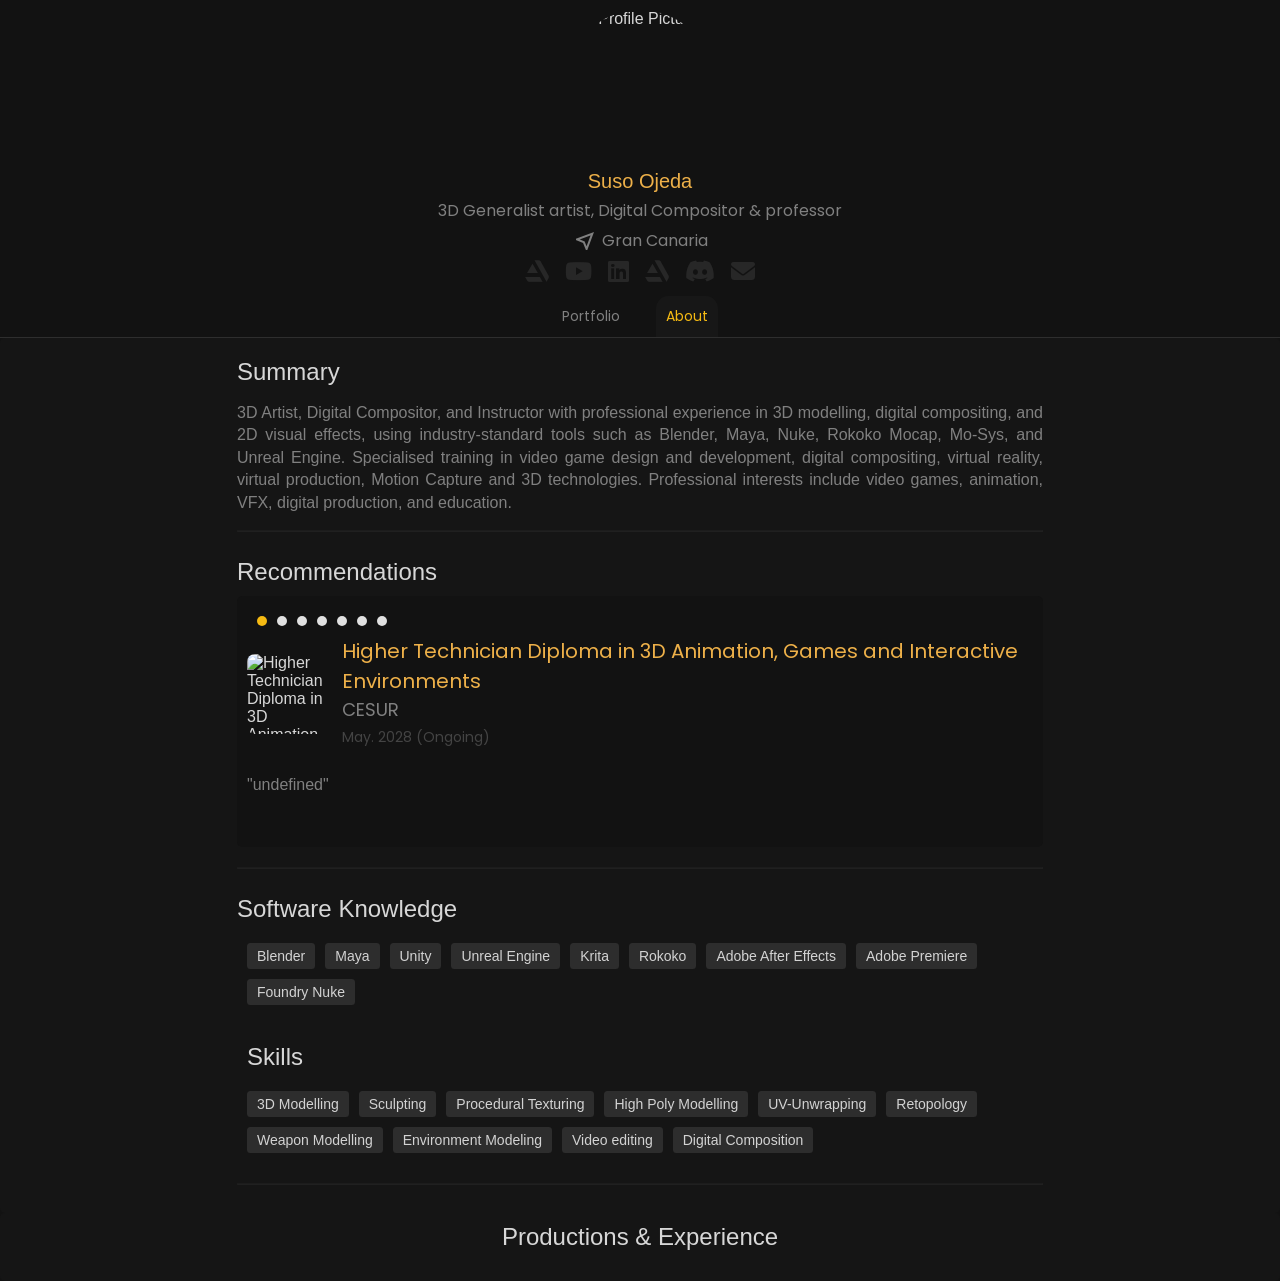
==== about.html @ 6f43a722 "Add files via upload" ====
<!DOCTYPE html>
<html lang="en">
  <head>
    <meta charset="UTF-8" />
    <meta name="viewport" content="width=device-width, initial-scale=1.0" />
    <title>Suso Ojeda About</title>
    <link rel="stylesheet" href="../CSS/aboutstyle.css" />
    <link rel="stylesheet" href="../CSS/userinformationstyle.css" />
    <link rel="stylesheet" href="../CSS/softwareskillsstyle.css" />
    <link rel="stylesheet" href="../CSS/recommendationsstyle.css" />
    <link rel="stylesheet" href="../CSS/productionsstyle.css" />
    <link
      rel="stylesheet"
      href="https://fonts.googleapis.com/css2?family=Material+Symbols+Outlined:opsz,wght,FILL,GRAD@24,400,0,0"
    />
    <link
      href="https://fonts.googleapis.com/css2?family=Poppins:wght@400;700&display=swap"
      rel="stylesheet"
    />
    <link
      rel="stylesheet"
      href="https://cdnjs.cloudflare.com/ajax/libs/font-awesome/6.4.2/css/all.min.css"
    />
    <link rel="icon" href="../../Resources/favicon/pilfav.png" type="image/png"/>
  </head>
  <body>
    <div class="top-container">
      <!-- Placeholder div where user information will dynamically be added -->
      <div class="user-info-panel">
        <!-- User information will be injected here by JS -->
        <div class="navigation-buttons">
          <a href="index.html" class="nav-button">Portfolio</a>
          <a href="about.html" class="nav-button">About</a>
        </div>
      </div>
    </div>
    <div class="bottom-container">
      <div class="horizontal-container">
        <h1 class="panel-title">Summary</h1>
        <div class="summary-panel">
          <p><!-- Summary will be dynamically inserted here --></p>
        </div>
        <hr />
        &nbsp; &nbsp; &nbsp;
        <h1 class="panel-title">Recommendations</h1>
        <div class="recommendations-panel">
          <div class="recommendation-content">
            <!-- Recommendations get inserted here -->
            <div class="recommendation-dots" id="recommendation-dots"></div>
          </div>
        </div>
        <hr />
        &nbsp; &nbsp; &nbsp;
        <h1 class="panel-title">Software Knowledge</h1>
        <div class="skills-panel">
          <div class="software-tag-container">
            <!-- Software tags will be dynamically inserted here -->
          </div>

          &nbsp; &nbsp; &nbsp;
          <h1 class="panel-title">Skills</h1>
          <div class="software-tag-container">
            <!-- Skills tags will be dynamically inserted here -->
          </div>
        </div>
        <hr />
      </div>
    </div>

    <div class="productions-panel">
      <div class="productions-subpanels">
        <h1 class="panel-title">Productions & Experience</h1>
        <!-- Production cards will be added here -->
      </div>
    </div>
    <script src="../JS/summary.js"></script>
    <script src="../JS/skills.js"></script>
    <script src="../JS/userinformation.js"></script>
    <script src="../JS/recommendations.js"></script>
    <script src="../JS/productions.js"></script>
    <script>
      // JavaScript to add 'active' class to the current page's navigation button
      document.addEventListener("DOMContentLoaded", function () {
        const currentPath = window.location.pathname.split("/").pop();
        const navButtons = document.querySelectorAll(".nav-button");
        navButtons.forEach((button) => {
          if (button.getAttribute("href") === currentPath) {
            button.classList.add("active");
          }
        });
      });
    </script>
  </body>
</html>
---- CSS/aboutstyle.css ----
/* Basic reset for margin and padding */
html, body {
    margin: 0;
    padding: 0;
    width: 100%;
    height: 100%;
    box-sizing: border-box;
}

*, *::before, *::after {
    box-sizing: inherit;
}

body {
    font-family: Montserrat, sans-serif;
    background-color: #121212;
    color: #d7d7d7;
    display: flex;
    flex-direction: column;
    height: 100vh; /* Full viewport height */
    overflow: auto; /* Enable scrolling for the whole body */
}

/* Hide scrollbar for Chrome, Safari and Opera */
html::-webkit-scrollbar {
    display: none;
}

/* Hide scrollbar for IE and Edge */
html {
    -ms-overflow-style: none;  /* IE and Edge */
}

body {
    overflow-y: scroll; /* Allows vertical scrolling */
}

h1 {
    font-size: 20px;
    margin: 0;
    margin-bottom: 5px;
    color: white;
    -webkit-user-select: none; /* Safari */
    user-select: none;
    font-weight: 400;
    text-align: left; /* Ensure all h1 elements are aligned to the left */
}

h2 {
    font-size: 16px;
    margin: 0;
    color: grey;
    font-family: 'Poppins', sans-serif;
    font-weight: 400;
    -webkit-user-select: none; /* Safari */
    user-select: none;
}

.top-container {
    flex: 0 0 auto; /* Adjust the height as needed */
    display: flex;
    flex-direction: column-reverse;
    justify-content: flex-end;
    align-items: center;
    padding-top: 10px;
    border-bottom: 1px solid #2e2e2e;
}

hr {
    opacity: .05;
}

.bottom-container {
    flex: 1; /* Take up remaining space */
    display: flex;
    flex-direction: column;
    align-items: center;
    padding: 20px;
    background-color: #151515;
    width: 100%;
    gap: 10px;
    border-radius: 5px;
}

.horizontal-container {
    width: 65%; /* Adjust the width as needed */
    margin: auto;
}

.panel-title {
    font-size: 24px;
    margin-bottom: 10px;
    color: #d7d7d7;
    text-align: left; /* Align panel titles to the left */
}

p {
    font-size: 16px;
    line-height: 1.4;
    color: grey;
}

.summary-panel p {
    text-align: justify;
}

.navigation-buttons {
    display: flex;
    gap: 1rem;
    justify-content: center; /* Ensure buttons are centered */
    padding-bottom: 0; /* No padding at the bottom */
}

.nav-button {
    background-color: inherit;
    border: none;
    color: grey;
    font-family: 'Poppins', sans-serif;
    text-decoration: none;
    cursor: pointer;
    padding: 10px;
    margin-right: 10px;
    font-size: 14px;
    border-radius: .9em .9em 0 0;
    transition: ease 0.5s;
}

.nav-button.active, .nav-button:hover {
    background-color: #171717;
    color: #f5ba13;
}

@media (max-width: 600px) {
    body {
        font-size: 14px; /* Adjust the base font size for better readability on small screens */
    }

    h1 {
        font-size: 18px; /* Smaller font size for headings on mobile */
        text-align: center; /* Center align headings for better presentation on mobile */
    }

    h2 {
        font-size: 14px; /* Smaller font size for subheadings on mobile */
        text-align: center; /* Center align subheadings for better presentation on mobile */
    }

    .top-container {
        padding-top: 10px;
        border-bottom: 1px solid #2e2e2e;
    }

    .bottom-container {
        padding: 10px; /* Reduce padding for better fit on mobile */
        gap: 5px; /* Reduce gap for better fit on mobile */
    }

    .horizontal-container {
        width: 90%; /* Increase width to better fit mobile screens */
        margin: 0 5%; /* Center the container */
    }

    .panel-title {
        font-size: 20px; /* Adjust font size for panel titles on mobile */
        text-align: center; /* Center align panel titles for better presentation on mobile */
    }

    p {
        font-size: 14px; /* Adjust font size for paragraphs on mobile */
        line-height: 1.6; /* Increase line height for better readability on mobile */
    }

    .navigation-buttons {
        flex-direction: row; /* Stack navigation buttons vertically on mobile */
        gap: 0.5rem; /* Adjust gap for better spacing on mobile */
    }

    .nav-button {
        font-size: 12px; /* Adjust font size for navigation buttons on mobile */
        padding: 8px; /* Reduce padding for better fit on mobile */
        margin-right: 0; /* Remove margin for better fit on mobile */
        border-radius: .5em .5em 0 0; /* Adjust border radius for better look on mobile */
    }
}
---- CSS/userinformationstyle.css ----
/* User Information Styles */
.user-info-container {
  display: flex;
  justify-content: center;
  align-items: center;
  width: 100%;
}

.user-info-panel {
  border-radius: 5px;
  display: flex;
  flex-direction: column;
  align-items: center;
  text-align: center;
}

.user-name-link {
  text-decoration: none;
  color: inherit;
}

.user-name-link:hover {
  color: #edb049; /* Example hover color */
}

.user-info-panel h1 {
  font-size: 20px;
  font-weight: 400;
  margin-bottom: 5px;
  color: #edb049;
}

.profile-pic {
  width: 150px;
  height: 150px;
  border-radius: 50%;
  margin-bottom: 10px;
}

/* Social Icons Styles */
.social-icons {
  display: flex;
  gap: 1rem;
  opacity: 1;
  transition: opacity 0.5s;
  margin-bottom: 10px;
  margin-top: 5px;
  color: grey !important; 
}

.social-icons a {
  color: #272727 !important;
  font-size: 24px;
  transition: color 0.3s;
}

.social-icons a:hover {
  color: #edb049 !important;;
}

.user-location-container {
  display: flex;
  margin-top: 5px;
  align-items: center;
  gap: 5px; /* Adjust the gap between the icon and the text */
}

.material-symbols-outlined {
  font-size: 1.2em; /* Adjust the size of the icon */
  color: grey !important; 
}

.user-location-container h2 {
  margin: 0;
}
---- CSS/softwareskillsstyle.css ----
.skills-panel {
    background-color: #121212;
    border-radius: 5px;
    padding: 10px;
    flex: 1;
    display: flex;
    flex-direction: column;
    align-items: flex-start; /* Align items to the start (left) */
    text-align: left; /* Align text to the left */
    margin-bottom: 20px;
    -webkit-user-select: none; /* Safari */
    user-select: none;
}

.skills-panel {
    background: none;
}

.skills-panel {
    display: flex;
    flex-direction: column; /* Keep the title on top and tags below */
    align-items: flex-start; /* Align items to the start (left) */
    gap: 10px; /* Space between the title and the tag list */
    padding: 10px;
    border-radius: 5px;
    width: 100%; /* Ensure it takes full width of its parent */
}

.skills-panel .software-tag-container {
    display: flex;
    flex-wrap: wrap;
    justify-content: flex-start; /* Align items to the start (left) */
    gap: 10px;
    width: 100%;
}

.software-tag {
    background-color: #2d2d2d;
    color: lightgray;
    padding: 5px 10px;
    border-radius: .25em;
    font-size: 14px;
    white-space: nowrap; /* Prevent tags from breaking into multiple lines */
}

hr {
    opacity: .05;
}
---- CSS/recommendationsstyle.css ----
.recommendation-content {
    display: flex;
    flex-direction: column;
    flex-grow: 1;
    position: relative;
    width: 100%;
    min-height: 350px;
    overflow: hidden;
}

.recommendation {
    width: 100%;
    display: none;
    flex-direction: column;
    justify-content: center;
    align-items: flex-start;
    text-align: left;
    transition: opacity 0.5s ease, transform 0.5s ease;
    position: absolute;
    top: 0;
    left: 0;
}

.recommendation.active {
    display: flex;
    opacity: 1;
    visibility: visible;
    position: relative;
}

.recommendation-header {
    display: flex;
    align-items: center;
    margin-bottom: 10px;
}

.recommendation-avatar {
    width: 80px;
    height: 80px;
    border-radius: 0.5em;
    margin-right: 15px;
}

.recommendation-details {
    display: flex;
    flex-direction: column;
    justify-content: center;
}

.recommendations-panel {
    background-color: #121212;
    border-radius: 5px;
    padding: 10px;
    flex: 1;
    display: flex;
    flex-direction: column;
    align-items: center;
    text-align: left;
    margin-bottom: 20px;
}

.recommendation h2 {
    font-size: 20px;
    margin: 0;
    color: #edb049;
}

.recommendation h3 {
    font-size: 18px;
    font-family: 'Poppins', sans-serif;
    font-weight: 400;
    margin: 0;
    color: grey;
}

.recommendation-date {
    font-size: 14px;
    font-family: 'Poppins', sans-serif;
    font-weight: 400;
    margin: 5px 0;
    color: #444444;
}

.recommendation-quote {
    font-size: 16px;
    margin: 10px 0;
    color: grey;
    line-height: 1.5;
}

.recommendation-dots {
    display: flex;
    gap: 10px;
    padding: 10px;
}

.dot {
    height: 10px;
    width: 10px;
    background-color: #e0e0e0;
    border-radius: 50%;
    display: inline-block;
    cursor: pointer;
}

.dot.active {
    background-color: #f5ba13;
}

@media (max-width: 600px) {
    .recommendation-content {
        display: flex;
        flex-direction: column;
        justify-content: flex-start;
        min-height: 450px; /* Adjust the minimum height for mobile */
        position: relative; /* Add relative positioning */
        padding-bottom: 60px; /* Ensure enough space for dots */
    }

    .recommendation {
        transition: transform 0.5s ease, opacity 0.5s ease;
        flex-grow: 1;
        margin-bottom: 60px; /* Add margin to create space for dots */
        position: absolute;
        width: 100%;
        top: 0;
        left: 0;
    }

    .recommendation-enter-left {
        animation: slideInFromLeft 0.5s forwards;
    }

    .recommendation-exit-left {
        animation: slideOutToLeft 0.5s forwards;
    }

    .recommendation-enter-right {
        animation: slideInFromRight 0.5s forwards;
    }

    .recommendation-exit-right {
        animation: slideOutToRight 0.5s forwards;
    }

    @keyframes slideInFromLeft {
        from {
            opacity: 0;
            transform: translateX(-100%);
        }
        to {
            opacity: 1;
            transform: translateX(0);
        }
    }

    @keyframes slideOutToLeft {
        from {
            opacity: 1;
            transform: translateX(0);
        }
        to {
            opacity: 0;
            transform: translateX(-100%);
        }
    }

    @keyframes slideInFromRight {
        from {
            opacity: 0;
            transform: translateX(100%);
        }
        to {
            opacity: 1;
            transform: translateX(0);
        }
    }

    @keyframes slideOutToRight {
        from {
            opacity: 1;
            transform: translateX(0);
        }
        to {
            opacity: 0;
            transform: translateX(100%);
        }
    }

    .recommendation-avatar {
        width: 80px; /* Smaller avatar size for mobile */
        height: 80px; /* Smaller avatar size for mobile */
        margin-right: 10px; /* Adjust margin for better spacing on mobile */
        margin-left: 10px;
    }

    .recommendation h2 {
        font-size: 18px; /* Adjust font size for mobile */
        display: flex;
        align-items: center;
    }

    .recommendation h3 {
        font-size: 16px; /* Adjust font size for mobile */
    }

    .recommendation-date {
        font-size: 12px; /* Adjust font size for mobile */
        margin-bottom: -10px;
    }

    .recommendation-quote {
        font-size: 14px; /* Adjust font size for mobile */        
    }

    .recommendations-panel {
        padding: 8px; /* Adjust padding for mobile */
    }

    .dot {
        height: 10px; /* Adjust dot size for mobile */
        width: 10px; /* Adjust dot size for mobile */
    }
}
---- CSS/productionsstyle.css ----
.productions-subpanels {
    display: flex;
    flex-direction: column; /* Stacks children vertically */
    align-items: center; /* Align items to the start (left) */
    width: 100%; /* Uses the full width of its parent container */
    gap: 5px; /* Space between each card */
}

.production-subpanel {
    padding: 10px;
    background-color: #121212;
    border-radius: 5px;
    width: 65%; /* Adjusts the width to be 80% of the parent container */
    height: auto; /* Adjusts height based on content */
    max-height: 400px; /* Limits maximum height for consistency */
    margin-bottom: 20px; /* Space between each card */
    display: flex; /* Enables flexbox layout */
    align-items: flex-start; /* Aligns items to the start vertically */
}

.production-subpanel img {
    width: 200px; /* Width of the thumbnail */
    height: auto; /* Height adjusts based on aspect ratio */
    object-fit: cover; /* Ensures cover fit for the image */
    border-radius: 5px; /* Rounded corners */
    margin-right: 20px; /* Space between image and text */
}

.production-details {
    display: flex;
    flex-direction: column; /* Stacks title, company, and time vertically */
    align-items: flex-start; /* Aligns items to the start */
}

.production-description {
    margin-top: 10px; /* Add space between details and description */
}

.production-content {
    flex-grow: 1; /* Allows the description to take remaining space */
    display: flex;
    flex-direction: column; /* Optionally control layout of the description */
    justify-content: flex-start; /* Aligns description to the start */
}

.productions-panel {
    border-radius: 5px;
    padding: 10px;
    flex: 1;
    display: flex;
    flex-direction: column;
    align-items: flex-start; /* Align items to the start (left) */
    text-align: left; /* Align text to the left */
    margin-bottom: 20px;
    background-color: #151515;
    width: 100%;
}

.productions-panel h1 {
    margin-bottom: 20px;
}

.production-subpanel h2 {
    font-size: 20px; /* Font size for the title */
    margin: 5px 0; /* Margins for spacing */
    color: #d7d7d7; /* Text color */
    text-align: left; /* Aligns text to the left */
}

.production-subpanel p {
    margin: 5px 0; /* Margins for spacing */
    color: grey; /* Text color */
    text-align: left; /* Aligns text to the left */
}

.production-subpanel p {
    font-size: 16px; /* Font size for the paragraphs */
}

@media (max-width: 600px) {
    .production-subpanel {
        width: 90%; /* Increase width to better fit mobile screens */
        margin-bottom: 15px; /* Adjust margin for better spacing on mobile */
        display: grid; /* Use grid layout */
        grid-template-columns: auto 1fr; /* Two columns: one for image, one for details */
        grid-template-rows: auto auto; /* Two rows: one for image/details, one for description */
        gap: 10px; /* Space between grid items */
        align-items: start; /* Align items to the start */
        padding: 10px; /* Add padding to ensure content has space */
        background-color: #121212; /* Background color */
        border-radius: 5px; /* Border radius for rounded corners */
    }

    .production-subpanel img {
        width: 100px; /* Adjust the image width for mobile */
        height: auto; /* Maintain aspect ratio */
        grid-column: 1; /* Image in the first column */
        grid-row: 1; /* Image in the first row */
        align-self: start; /* Align image to the start of the cell */
    }

    .production-details {
        align-items: flex-start; /* Align text to the start */
        text-align: left; /* Ensure text is aligned to the left */
        grid-column: 2; /* Details in the second column */
        grid-row: 1; /* Details in the first row */
        margin-left: -15px;
    }

    .production-description {
        align-items: flex-start; /* Align content to the start */
        text-align: left; /* Ensure text is aligned to the left */
        margin-top: 10px; /* Add space between details and description */
        grid-column: 1 / 3; /* Description spans both columns */
        grid-row: 2; /* Description in the second row */
    }

    .production-content {
        display: contents; /* Allow direct child elements to follow the grid */
    }

    .productions-panel {
        padding: 8px; /* Adjust padding for mobile */
        margin-bottom: 15px; /* Adjust margin for better spacing on mobile */
    }

    .production-subpanel h2 {
        font-size: 18px; /* Adjust font size for mobile */
    }

    .production-subpanel p {
        font-size: 14px; /* Adjust font size for mobile */
    }
}
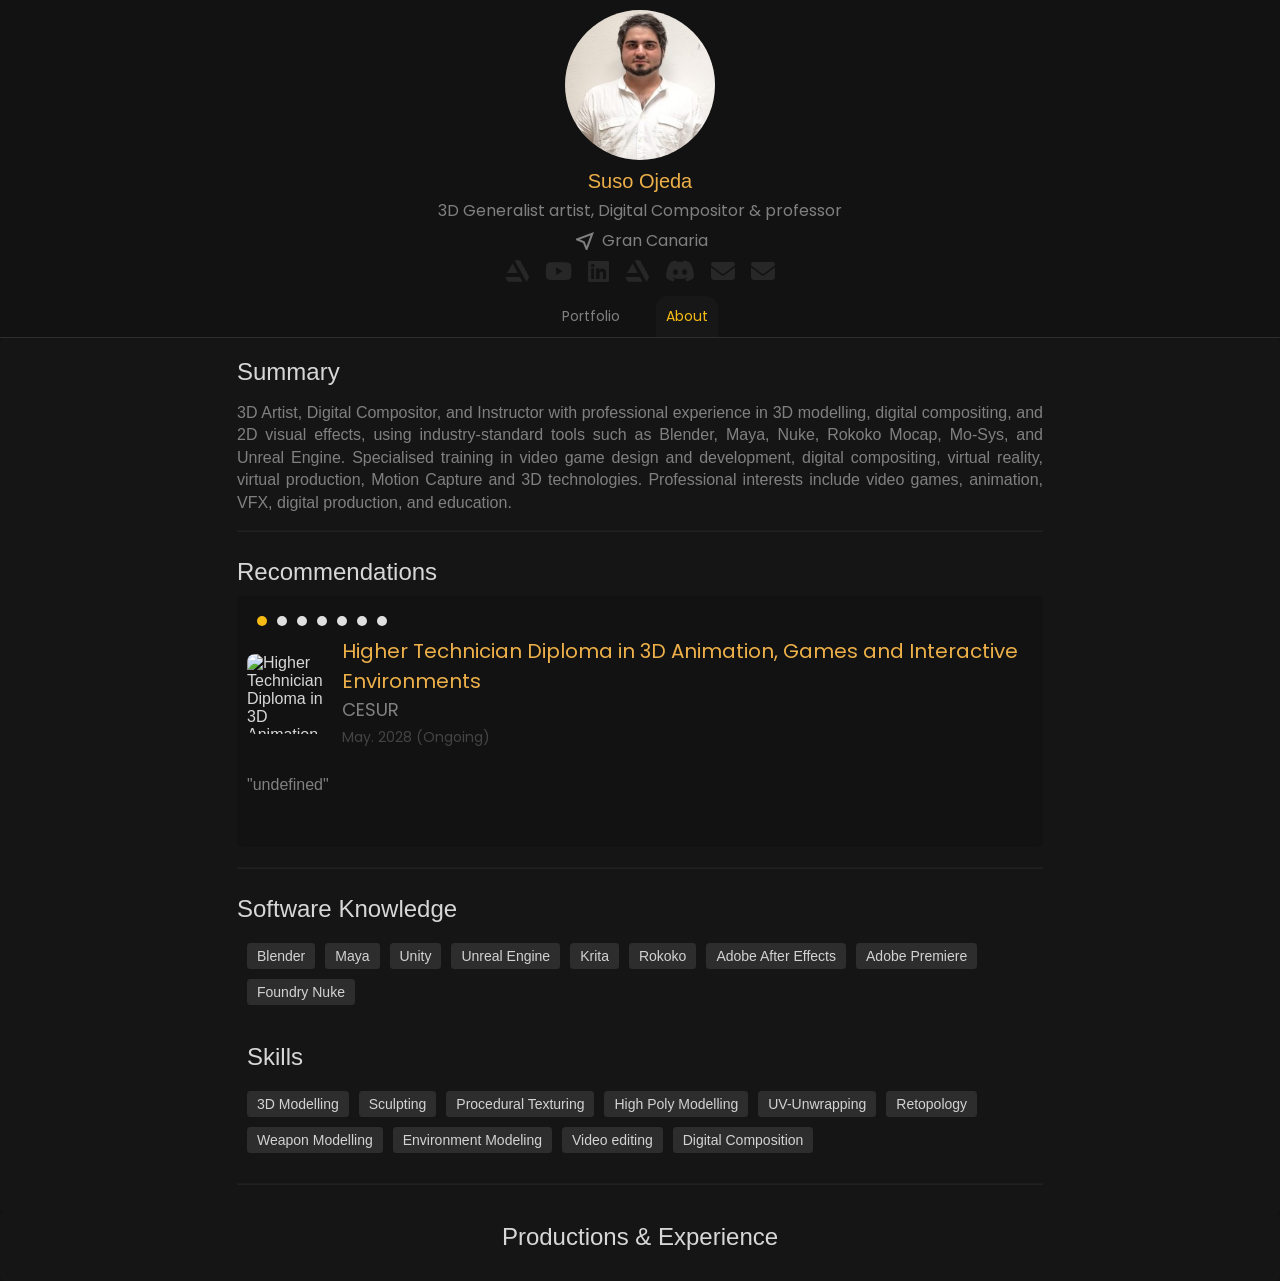
==== commit 8ee04f6e: "Update about.html" ====
--- a/about.html
+++ b/about.html
@@ -4,11 +4,11 @@
     <meta charset="UTF-8" />
     <meta name="viewport" content="width=device-width, initial-scale=1.0" />
     <title>Suso Ojeda About</title>
-    <link rel="stylesheet" href="../CSS/aboutstyle.css" />
-    <link rel="stylesheet" href="../CSS/userinformationstyle.css" />
-    <link rel="stylesheet" href="../CSS/softwareskillsstyle.css" />
-    <link rel="stylesheet" href="../CSS/recommendationsstyle.css" />
-    <link rel="stylesheet" href="../CSS/productionsstyle.css" />
+    <link rel="stylesheet" href="CSS/aboutstyle.css" />
+    <link rel="stylesheet" href="CSS/userinformationstyle.css" />
+    <link rel="stylesheet" href="CSS/softwareskillsstyle.css" />
+    <link rel="stylesheet" href="CSS/recommendationsstyle.css" />
+    <link rel="stylesheet" href="CSS/productionsstyle.css" />
     <link
       rel="stylesheet"
       href="https://fonts.googleapis.com/css2?family=Material+Symbols+Outlined:opsz,wght,FILL,GRAD@24,400,0,0"
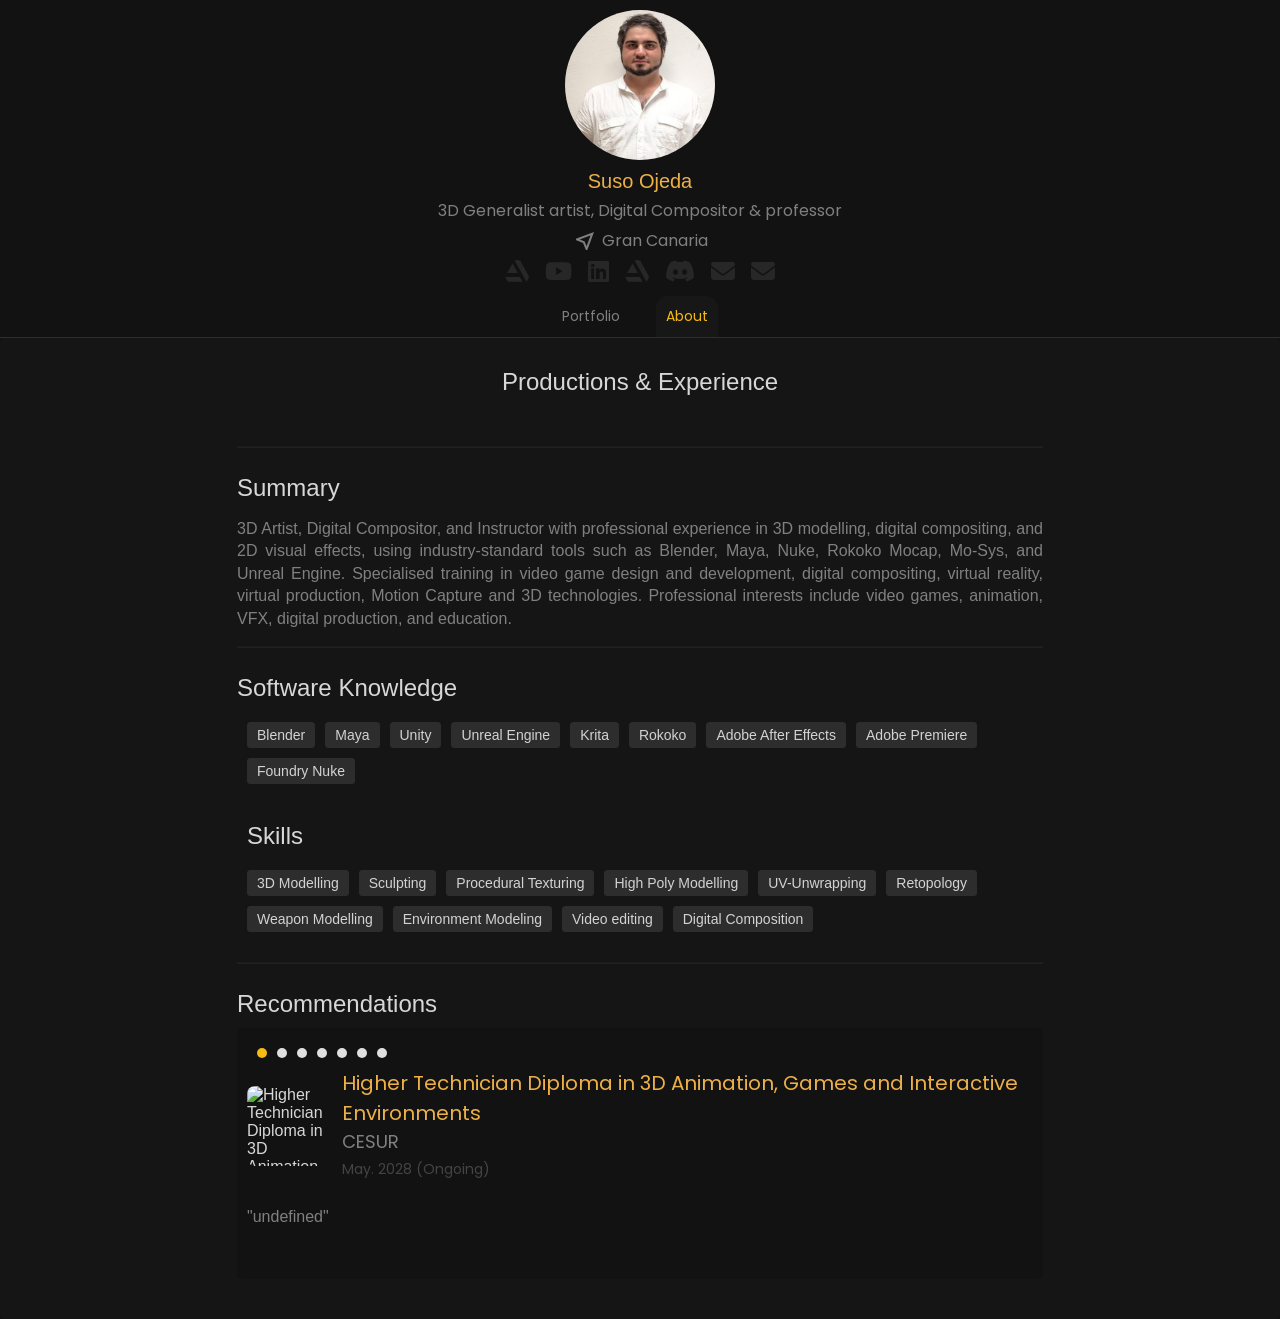
==== commit a95eb0b7: "Update about.html" ====
--- a/about.html
+++ b/about.html
@@ -21,7 +21,7 @@
       rel="stylesheet"
       href="https://cdnjs.cloudflare.com/ajax/libs/font-awesome/6.4.2/css/all.min.css"
     />
-    <link rel="icon" href="../../Resources/favicon/pilfav.png" type="image/png"/>
+    <link rel="icon" href="Resources/favicon/pilfav.png" type="image/png" />
   </head>
   <body>
     <div class="top-container">
@@ -34,23 +34,25 @@
         </div>
       </div>
     </div>
+
     <div class="bottom-container">
       <div class="horizontal-container">
+        <div class="productions-panel">
+          <div class="productions-subpanels">
+            <h1 class="panel-title">Productions & Experience</h1>
+            <!-- Production cards will be added here -->
+          </div>
+        </div>
+        <hr />
+        &nbsp; &nbsp; &nbsp;
+
         <h1 class="panel-title">Summary</h1>
         <div class="summary-panel">
           <p><!-- Summary will be dynamically inserted here --></p>
         </div>
         <hr />
         &nbsp; &nbsp; &nbsp;
-        <h1 class="panel-title">Recommendations</h1>
-        <div class="recommendations-panel">
-          <div class="recommendation-content">
-            <!-- Recommendations get inserted here -->
-            <div class="recommendation-dots" id="recommendation-dots"></div>
-          </div>
-        </div>
-        <hr />
-        &nbsp; &nbsp; &nbsp;
+
         <h1 class="panel-title">Software Knowledge</h1>
         <div class="skills-panel">
           <div class="software-tag-container">
@@ -64,20 +66,23 @@
           </div>
         </div>
         <hr />
+        &nbsp; &nbsp; &nbsp;
+
+        <h1 class="panel-title">Recommendations</h1>
+        <div class="recommendations-panel">
+          <div class="recommendation-content">
+            <!-- Recommendations get inserted here -->
+            <div class="recommendation-dots" id="recommendation-dots"></div>
+          </div>
+        </div>
       </div>
     </div>
 
-    <div class="productions-panel">
-      <div class="productions-subpanels">
-        <h1 class="panel-title">Productions & Experience</h1>
-        <!-- Production cards will be added here -->
-      </div>
-    </div>
-    <script src="../JS/summary.js"></script>
-    <script src="../JS/skills.js"></script>
-    <script src="../JS/userinformation.js"></script>
-    <script src="../JS/recommendations.js"></script>
-    <script src="../JS/productions.js"></script>
+    <script src="JS/summary.js"></script>
+    <script src="JS/skills.js"></script>
+    <script src="JS/userinformation.js"></script>
+    <script src="JS/recommendations.js"></script>
+    <script src="JS/productions.js"></script>
     <script>
       // JavaScript to add 'active' class to the current page's navigation button
       document.addEventListener("DOMContentLoaded", function () {
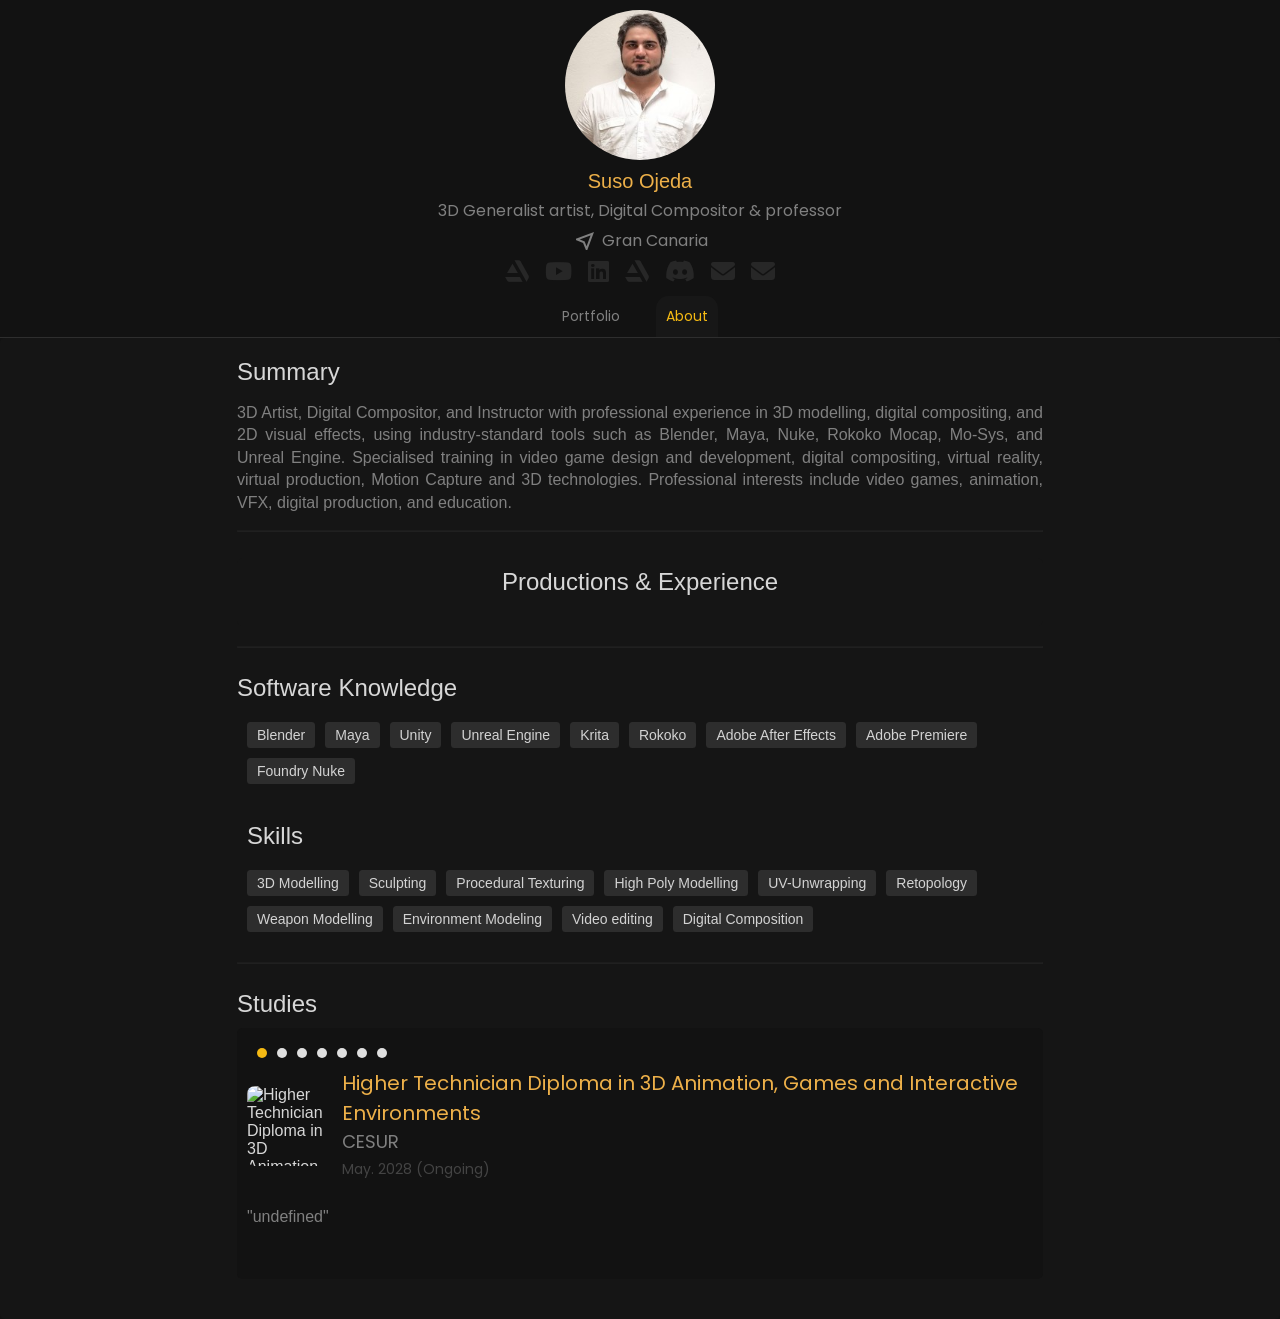
==== commit 6e0edebb: "Update about.html" ====
--- a/about.html
+++ b/about.html
@@ -37,18 +37,18 @@
 
     <div class="bottom-container">
       <div class="horizontal-container">
+        <h1 class="panel-title">Summary</h1>
+        <div class="summary-panel">
+          <p><!-- Summary will be dynamically inserted here --></p>
+        </div>
+        <hr />
+        &nbsp; &nbsp; &nbsp;
+
         <div class="productions-panel">
           <div class="productions-subpanels">
             <h1 class="panel-title">Productions & Experience</h1>
             <!-- Production cards will be added here -->
           </div>
-        </div>
-        <hr />
-        &nbsp; &nbsp; &nbsp;
-
-        <h1 class="panel-title">Summary</h1>
-        <div class="summary-panel">
-          <p><!-- Summary will be dynamically inserted here --></p>
         </div>
         <hr />
         &nbsp; &nbsp; &nbsp;
@@ -68,7 +68,7 @@
         <hr />
         &nbsp; &nbsp; &nbsp;
 
-        <h1 class="panel-title">Recommendations</h1>
+        <h1 class="panel-title">Studies</h1>
         <div class="recommendations-panel">
           <div class="recommendation-content">
             <!-- Recommendations get inserted here -->
